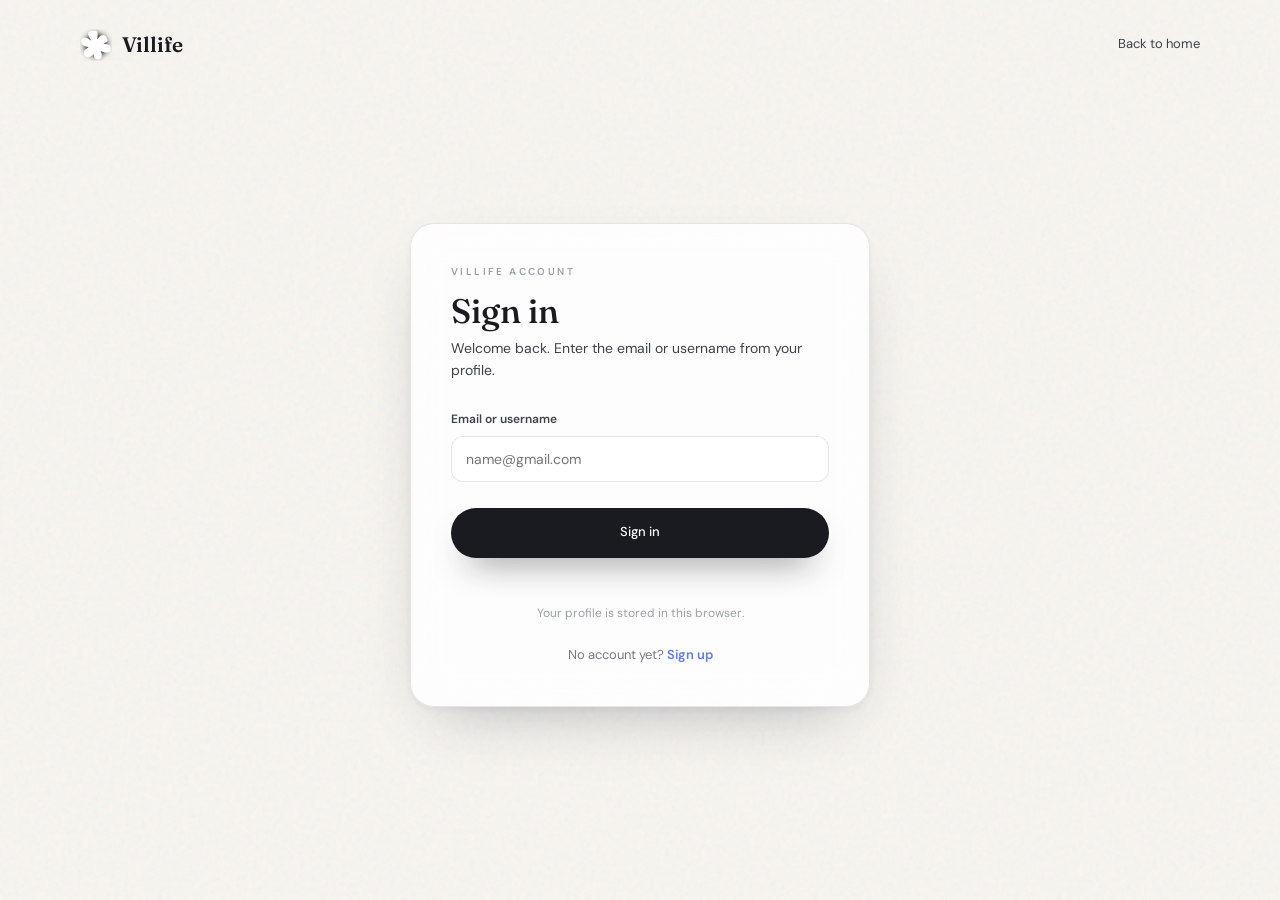
==== signin/index.html @ 17e4c241 "Add sign in page and link it from signup" ====
<!doctype html>
<html lang="en">
<head>
  <meta charset="utf-8">
  <meta name="viewport" content="width=device-width, initial-scale=1">
  <meta name="theme-color" content="#f7f5f0">
  <meta name="description" content="Sign in to your Villife profile.">
  <meta name="robots" content="index, follow">
  <title>Sign in — Villife</title>
  <link rel="canonical" href="https://villife.hs.vc/signin/">
  <meta property="og:type" content="website">
  <meta property="og:site_name" content="Villife">
  <meta property="og:title" content="Sign in — Villife">
  <meta property="og:url" content="https://villife.hs.vc/signin/">
  <link rel="icon" href="/villife.ico">
  <link rel="preconnect" href="https://fonts.googleapis.com">
  <link rel="preconnect" href="https://fonts.gstatic.com" crossorigin>
  <link href="https://fonts.googleapis.com/css2?family=DM+Sans:wght@400;500;600;700&family=Fraunces:ital,opsz,wght@0,9..144,300..700;1,9..144,300..700&display=swap" rel="stylesheet">
  <link rel="stylesheet" href="/villife.css">
  <style>
    .signup-page { position: relative; z-index: 4; min-height: 100vh; display: flex; flex-direction: column; }
    .signup-header { display: flex; width: min(1120px, calc(100% - 48px)); margin: 0 auto; padding: 28px 0; align-items: center; justify-content: space-between; }
    .signup-brand { display: inline-flex; align-items: center; gap: 10px; color: var(--ink); font-family: var(--display); font-size: 21px; font-weight: 600; }
    .signup-brand img { width: 32px; height: 32px; }
    .signup-back { color: var(--ink-soft); font-size: 13px; transition: color .3s ease; }
    .signup-back:hover { color: var(--accent); }
    .signup-main { flex: 1; display: grid; place-items: center; padding: 20px 24px 80px; }
    .signup-card { width: min(460px, 100%); padding: 40px; border: 1px solid var(--line); border-radius: 24px; background: var(--glass-strong); box-shadow: var(--shadow-mid); backdrop-filter: blur(20px); }
    .signup-eyebrow { color: var(--faint); font-size: 10px; font-weight: 600; letter-spacing: .24em; text-transform: uppercase; }
    .signup-title { margin: 12px 0 6px; font-family: var(--display); font-size: 34px; font-weight: 500; line-height: 1.15; }
    .signup-subtitle { margin: 0 0 28px; color: var(--ink-soft); font-size: 14px; }
    .signup-field { display: block; margin-bottom: 16px; }
    .signup-field > span { display: block; margin-bottom: 7px; color: var(--ink-soft); font-size: 12px; font-weight: 600; }
    .signup-field input { width: 100%; height: 46px; padding: 0 14px; border: 1px solid var(--line); border-radius: 12px; outline: none; background: rgba(255, 255, 255, .7); color: var(--ink); font: inherit; font-size: 14px; transition: border-color .25s ease, box-shadow .25s ease; }
    .signup-field input:focus { border-color: var(--accent-soft); box-shadow: 0 0 0 3px rgba(93, 124, 242, .12); }
    .signup-submit { width: 100%; margin-top: 10px; cursor: pointer; }
    .signup-note { margin: 18px 0 0; color: var(--faint); font-size: 12px; text-align: center; }
    .signup-error { min-height: 18px; margin: 10px 0 0; color: #c0444a; font-size: 13px; text-align: center; }
    .signup-foot { margin: 22px 0 0; color: var(--muted); font-size: 13px; text-align: center; }
    .signup-foot a { color: var(--accent); font-weight: 600; }
    .signup-foot a:hover { text-decoration: underline; }
    .signup-done { display: none; text-align: center; }
    .signup-done strong { display: block; margin: 12px 0 6px; font-family: var(--display); font-size: 28px; font-weight: 500; }
    .signup-done span { color: var(--ink-soft); font-size: 14px; }
    .signup-form.is-hidden { display: none; }
    .signup-done.is-visible { display: block; }
  </style>
</head>
<body>
  <div class="signup-page">
    <header class="signup-header">
      <a class="signup-brand" href="/"><img src="/villife-flower.png" alt=""><span>Villife</span></a>
      <a class="signup-back" href="/">Back to home</a>
    </header>
    <main class="signup-main">
      <div class="signup-card">
        <div class="signup-eyebrow">Villife account</div>
        <h1 class="signup-title">Sign in</h1>
        <p class="signup-subtitle">Welcome back. Enter the email or username from your profile.</p>
        <form class="signup-form" id="signin-form">
          <label class="signup-field">
            <span>Email or username</span>
            <input id="signin-login" type="text" autocomplete="username" placeholder="name@gmail.com" required>
          </label>
          <button class="button button-primary signup-submit" type="submit">Sign in</button>
          <p class="signup-error" id="signin-error"></p>
          <p class="signup-note">Your profile is stored in this browser.</p>
        </form>
        <div class="signup-done" id="signin-done">
          <div class="signup-eyebrow">Villife account</div>
          <strong>Welcome back</strong>
          <span id="signin-done-text"></span>
        </div>
        <p class="signup-foot">No account yet? <a href="/signup/">Sign up</a></p>
      </div>
    </main>
  </div>
  <script>
    const form = document.getElementById("signin-form");
    const error = document.getElementById("signin-error");
    const done = document.getElementById("signin-done");
    form.addEventListener("submit", event => {
      event.preventDefault();
      const login = document.getElementById("signin-login").value.trim().toLocaleLowerCase();
      const raw = localStorage.getItem("villife_signup");
      let profile = null;
      try {
        profile = raw ? JSON.parse(raw) : null;
      } catch (e) {
        profile = null;
      }
      const matches = profile && [profile.email, profile.username].filter(Boolean).some(value => value.toLocaleLowerCase() === login);
      if (!matches) {
        error.textContent = "No profile found for that email or username.";
        return;
      }
      error.textContent = "";
      form.classList.add("is-hidden");
      done.classList.add("is-visible");
      document.getElementById("signin-done-text").textContent = profile.name + " · " + profile.email;
    });
  </script>
</body>
</html>
---- villife.css ----
:root {
  color-scheme: light;
  --paper: #f7f5f0;
  --ink: #191b20;
  --ink-soft: #3c414b;
  --muted: #757a85;
  --faint: #9aa0ab;
  --line: rgba(25, 27, 32, .10);
  --glass: rgba(255, 255, 255, .62);
  --glass-strong: rgba(255, 255, 255, .84);
  --accent: #5d7cf2;
  --accent-soft: #b9c8ff;
  --gold: #d9b978;
  --shadow-soft: 0 1px 2px rgba(30, 36, 54, .04), 0 12px 30px -18px rgba(30, 36, 54, .28);
  --shadow-mid: 0 2px 6px rgba(30, 36, 54, .05), 0 26px 60px -30px rgba(30, 36, 54, .35);
  --shadow-high: 0 4px 10px rgba(30, 36, 54, .05), 0 48px 110px -48px rgba(30, 36, 54, .45);
  --sans: "DM Sans", "Segoe UI", system-ui, sans-serif;
  --display: "Fraunces", Georgia, "Times New Roman", serif;
}

* { box-sizing: border-box; }
html { scroll-behavior: smooth; scroll-padding-top: 104px; }
body { margin: 0; background: var(--paper); color: var(--ink); font-family: var(--sans); font-size: 15px; line-height: 1.6; -webkit-font-smoothing: antialiased; overflow-x: hidden; }
body::after { position: fixed; z-index: 3; inset: 0; pointer-events: none; content: ""; opacity: .28; background-image: url("data:image/svg+xml,%3Csvg viewBox='0 0 200 200' xmlns='http://www.w3.org/2000/svg'%3E%3Cfilter id='n'%3E%3CfeTurbulence type='fractalNoise' baseFrequency='.85' numOctaves='3' stitchTiles='stitch'/%3E%3C/filter%3E%3Crect width='100%25' height='100%25' filter='url(%23n)' opacity='.22'/%3E%3C/svg%3E"); mix-blend-mode: multiply; }
a { color: inherit; text-decoration: none; }
button { font: inherit; color: inherit; }
img { max-width: 100%; }
::selection { color: #fff; background: var(--accent); }

.sky { position: fixed; z-index: 0; inset: 0; overflow: hidden; pointer-events: none; }
.sky-photo { position: absolute; inset: -5%; background: url(/heaven.jpg) center / cover no-repeat; filter: blur(2px) saturate(1.08); opacity: .95; animation: photo-drift 46s ease-in-out infinite alternate; }
.sky-veil { position: absolute; inset: 0; background: linear-gradient(180deg, rgba(255, 255, 255, .42) 0%, rgba(252, 250, 246, .6) 30%, rgba(248, 246, 241, .82) 62%, rgba(247, 245, 240, .93) 100%); }
@keyframes photo-drift { to { transform: translate3d(0, -2.5%, 0) scale(1.08); } }
.sky-blob { position: absolute; border-radius: 50%; filter: blur(90px); opacity: .45; }
.sky-blob-a { top: -18vh; left: -8vw; width: 52vw; height: 52vw; background: radial-gradient(circle, rgba(168, 196, 255, .85), rgba(168, 196, 255, 0) 70%); animation: drift-a 26s ease-in-out infinite alternate; }
.sky-blob-b { top: 28vh; right: -14vw; width: 48vw; height: 48vw; background: radial-gradient(circle, rgba(214, 197, 255, .7), rgba(214, 197, 255, 0) 70%); animation: drift-b 32s ease-in-out infinite alternate; }
.sky-blob-c { bottom: -22vh; left: 28vw; width: 56vw; height: 46vw; background: radial-gradient(circle, rgba(255, 233, 205, .7), rgba(255, 233, 205, 0) 70%); animation: drift-c 38s ease-in-out infinite alternate; }
@keyframes drift-a { to { transform: translate3d(7vw, 5vh, 0) scale(1.12); } }
@keyframes drift-b { to { transform: translate3d(-6vw, 7vh, 0) scale(1.08); } }
@keyframes drift-c { to { transform: translate3d(4vw, -6vh, 0) scale(1.14); } }

.gate { position: absolute; border-radius: 50% 50% 0 0 / 28% 28% 0 0; }.gate-fill { filter: blur(46px); }
.gate-line { border: 1px solid rgba(93, 124, 242, .22); box-shadow: inset 0 0 60px rgba(255, 255, 255, .5); filter: blur(.7px); }
.gate-a { left: -6vw; bottom: -22vh; width: 44vw; height: 92vh; opacity: .8; background: linear-gradient(180deg, rgba(255, 255, 255, .95) 6%, rgba(202, 218, 255, .42) 58%, rgba(255, 255, 255, 0) 100%); animation: gate-a 38s ease-in-out infinite alternate; }
.gate-b { right: -4vw; bottom: -26vh; width: 36vw; height: 80vh; opacity: .72; background: linear-gradient(180deg, rgba(255, 255, 255, .9) 4%, rgba(228, 208, 255, .4) 56%, rgba(255, 255, 255, 0) 100%); animation: gate-b 46s ease-in-out infinite alternate; }
.gate-c { left: 42vw; bottom: -34vh; width: 30vw; height: 62vh; opacity: .6; background: linear-gradient(180deg, rgba(255, 244, 226, .85) 6%, rgba(255, 226, 200, .34) 60%, rgba(255, 255, 255, 0) 100%); animation: gate-c 52s ease-in-out infinite alternate; }
.gate-d { left: 12vw; bottom: -12vh; width: 24vw; height: 56vh; animation: gate-a 44s ease-in-out infinite alternate; }
.gate-e { right: 16vw; bottom: -18vh; width: 18vw; height: 44vh; border-color: rgba(217, 185, 120, .26); animation: gate-b 50s ease-in-out infinite alternate; }
.gate-f { left: 34vw; bottom: -24vh; width: 14vw; height: 34vh; animation: gate-c 58s ease-in-out infinite alternate; }
@keyframes gate-a { to { transform: translate3d(4vw, -3vh, 0) scale(1.06); } }
@keyframes gate-b { to { transform: translate3d(-5vw, 4vh, 0) scale(1.08); } }
@keyframes gate-c { to { transform: translate3d(3vw, -5vh, 0) scale(1.1); } }

.mist { position: fixed; z-index: 45; inset: 0; overflow: hidden; pointer-events: none; }
.mist-haze { position: absolute; inset: -6%; backdrop-filter: blur(1.4px) saturate(1.04); background: linear-gradient(180deg, rgba(255, 255, 255, .12), rgba(255, 255, 255, .26)); will-change: transform, opacity; }
.mist-fog { position: absolute; inset: -12%; backdrop-filter: blur(11px) saturate(1.03); background: linear-gradient(104deg, rgba(197, 211, 235, .66) 0%, rgba(224, 233, 248, .5) 24%, rgba(240, 244, 251, .38) 50%, rgba(224, 233, 248, .5) 76%, rgba(197, 211, 235, .66) 100%); -webkit-mask-image: var(--fog); mask-image: var(--fog); -webkit-mask-size: cover; mask-size: cover; -webkit-mask-repeat: no-repeat; mask-repeat: no-repeat; mask-mode: luminance; -webkit-mask-source-type: luminance; will-change: transform, opacity, scale, translate; }
.mist-fog-a { --fog: url(/fog-1.webp); opacity: .96; scale: 1.55; translate: -12% -11%; }
.mist-fog-b { --fog: url(/fog-2.webp); opacity: .88; scale: 1.35; translate: 9% 7%; background: linear-gradient(90deg, rgba(190, 206, 233, .8) 0%, rgba(212, 225, 246, .68) 13%, rgba(228, 236, 249, .5) 28%, rgba(236, 241, 250, .36) 50%, rgba(228, 236, 249, .5) 72%, rgba(212, 225, 246, .68) 87%, rgba(190, 206, 233, .8) 100%); backdrop-filter: blur(17px) saturate(1.02); }
.mist-particles { position: absolute; inset: -12%; background-image: radial-gradient(circle at 22% 28%, rgba(255, 255, 255, .9) 0 1px, rgba(255, 255, 255, 0) 2.4px), radial-gradient(circle at 68% 62%, rgba(255, 255, 255, .8) 0 1.6px, rgba(255, 255, 255, 0) 3px), radial-gradient(circle at 44% 84%, rgba(226, 236, 255, .85) 0 1.1px, rgba(255, 255, 255, 0) 2.6px), radial-gradient(circle at 86% 18%, rgba(255, 246, 232, .8) 0 1.3px, rgba(255, 255, 255, 0) 3px); background-size: 190px 190px, 260px 260px, 330px 330px, 410px 410px; opacity: .42; mix-blend-mode: soft-light; will-change: transform; animation: particles-drift 64s linear infinite; }
@keyframes particles-drift { from { background-position: 0 0, 0 0, 0 0, 0 0; } to { background-position: -190px -260px, -260px -190px, -190px -260px, -260px -190px; } }

.site-header { position: sticky; z-index: 30; top: 16px; display: grid; width: min(100% - 72px, 1360px); height: 68px; margin: 16px auto 0; grid-template-columns: 1fr 1fr 1fr; align-items: center; padding: 0 26px; border: 1px solid rgba(255, 255, 255, .75); border-radius: 999px; background: var(--glass); box-shadow: var(--shadow-soft), inset 0 1px 0 rgba(255, 255, 255, .9); backdrop-filter: blur(24px) saturate(160%); animation: drop-in .9s cubic-bezier(.2, .8, .2, 1) both; }
.brand, .footer-brand { display: inline-flex; width: fit-content; align-items: center; gap: 10px; font-family: var(--display); font-size: 21px; font-weight: 560; letter-spacing: -.01em; }
.brand img, .footer-brand img { width: 32px; height: 32px; }
.desktop-nav { display: flex; justify-content: center; gap: 34px; color: var(--muted); font-size: 13px; }
.desktop-nav a { position: relative; padding: 4px 0; transition: color .3s ease; }
.desktop-nav a::after { position: absolute; right: 0; bottom: 0; left: 0; height: 1px; content: ""; background: var(--accent); transform: scaleX(0); transform-origin: left; transition: transform .4s cubic-bezier(.2, .8, .2, 1); }
.desktop-nav a:hover { color: var(--ink); }
.desktop-nav a:hover::after { transform: scaleX(1); }
.header-actions { display: flex; justify-content: flex-end; align-items: center; gap: 18px; }
.language-switch { width: 38px; height: 38px; border: 1px solid var(--line); border-radius: 50%; background: rgba(255, 255, 255, .5); color: var(--ink-soft); font-size: 10px; letter-spacing: .04em; cursor: pointer; transition: background .3s, border-color .3s, color .3s, transform .3s; }
.language-switch:hover { border-color: var(--accent-soft); background: #fff; color: var(--accent); transform: translateY(-1px); }
.header-link { display: inline-flex; align-items: center; gap: 9px; color: var(--ink-soft); font-size: 13px; transition: color .3s ease, gap .3s ease; }
.header-link:hover { gap: 12px; color: var(--ink); }
.icon-github { width: 16px; height: 16px; flex: none; fill: currentColor; }
svg[viewBox="0 0 24 24"] { width: 16px; height: 16px; flex: none; fill: none; stroke: currentColor; stroke-width: 1.5; stroke-linecap: round; stroke-linejoin: round; }
svg[viewBox="0 0 20 20"] { width: 12px; height: 12px; flex: none; fill: currentColor; stroke: none; }

.hero { position: relative; z-index: 1; display: grid; width: min(100% - 72px, 1360px); min-height: 780px; margin: auto; grid-template-columns: 1fr 1.05fr; align-items: center; gap: 40px; padding: 96px 0 140px; }
.hero-copy > * { animation: rise 1s cubic-bezier(.2, .8, .2, 1) both; }
.hero-copy > *:nth-child(2) { animation-delay: .08s; }
.hero-copy > *:nth-child(3) { animation-delay: .16s; }
.hero-copy > *:nth-child(4) { animation-delay: .24s; }
.hero-copy > *:nth-child(5) { animation-delay: .32s; }
@keyframes rise { from { opacity: 0; transform: translateY(30px); filter: blur(12px); } to { opacity: 1; transform: none; filter: blur(0); } }
@keyframes drop-in { from { opacity: 0; transform: translateY(-22px); filter: blur(8px); } to { opacity: 1; transform: none; filter: blur(0); } }
.eyebrow, .section-index { color: var(--faint); font-size: 10px; font-weight: 600; letter-spacing: .24em; text-transform: uppercase; }
.eyebrow { display: flex; align-items: center; gap: 12px; }
.live-dot { width: 7px; height: 7px; border-radius: 50%; background: var(--accent); box-shadow: 0 0 0 0 rgba(93, 124, 242, .5); animation: pulse 2.8s ease-out infinite; }
@keyframes pulse { 70% { box-shadow: 0 0 0 11px rgba(93, 124, 242, 0); } 100% { box-shadow: 0 0 0 0 rgba(93, 124, 242, 0); } }
h1, h2, h3, p { margin-top: 0; }
.hero h1 { margin: 0 0 34px; font-family: var(--display); font-size: clamp(54px, 6.6vw, 104px); font-weight: 560; letter-spacing: -.022em; line-height: .96; text-shadow: 0 2px 46px rgba(255, 255, 255, .8); }
.hero h1 span, .section-heading h2 span, .window-copy h2 span, .about-body h2 span { color: var(--faint); }
.hero-description { max-width: 470px; margin-bottom: 34px; color: var(--ink-soft); font-size: 16px; line-height: 1.85; }
.hero-actions { display: flex; flex-wrap: wrap; align-items: center; gap: 12px; }
.button { display: inline-flex; min-height: 50px; align-items: center; justify-content: center; gap: 11px; padding: 0 26px; border: 1px solid transparent; border-radius: 999px; font-size: 13px; font-weight: 500; transition: transform .35s cubic-bezier(.2, .8, .2, 1), background .35s, color .35s, box-shadow .35s, border-color .35s; }
.button:hover { transform: translateY(-3px); }
.button-primary { background: var(--ink); color: #fff; box-shadow: 0 18px 34px -18px rgba(25, 27, 32, .8); }
.button-primary:hover { background: #000; box-shadow: 0 24px 44px -18px rgba(25, 27, 32, .9); }
.button-quiet { border-color: var(--line); background: rgba(255, 255, 255, .55); color: var(--ink-soft); backdrop-filter: blur(12px); }
.button-quiet:hover { border-color: var(--accent-soft); color: var(--ink); }
.hero-note { display: flex; align-items: center; gap: 13px; margin-top: 52px; color: var(--faint); font-size: 11px; letter-spacing: .02em; }
.note-line { width: 30px; height: 1px; background: var(--accent-soft); }

.hero-visual { position: relative; display: flex; min-width: 0; min-height: 560px; align-items: center; justify-content: center; perspective: 1600px; }
.visual-glow { position: absolute; width: 86%; aspect-ratio: 1; border-radius: 50%; background: radial-gradient(circle, rgba(255, 255, 255, .95), rgba(196, 212, 255, .35) 45%, transparent 70%); filter: blur(26px); animation: breathe 11s ease-in-out infinite alternate; }
@keyframes breathe { to { transform: scale(1.1); opacity: .82; } }
.sound-orbit { position: absolute; border: 1px solid rgba(93, 124, 242, .16); border-radius: 50%; }
.orbit-one { width: 84%; height: 48%; transform: rotate(-22deg); }
.orbit-two { width: 70%; height: 66%; transform: rotate(38deg); border-color: rgba(217, 185, 120, .18); }
.player-window { position: relative; z-index: 1; width: min(100%, 620px); overflow: hidden; border: 1px solid rgba(255, 255, 255, .9); border-radius: 22px; background: var(--glass-strong); box-shadow: var(--shadow-high), inset 0 1px 0 rgba(255, 255, 255, .95); backdrop-filter: blur(28px) saturate(170%); transform: rotateY(-6deg) rotateX(2deg) rotateZ(-1deg); animation: window-in 1.25s cubic-bezier(.2, .8, .2, 1) .18s both, hover-lift 9s ease-in-out infinite 2s alternate; }
@keyframes window-in { from { opacity: 0; transform: rotateY(-14deg) rotateX(6deg) rotateZ(-3deg) translateY(46px) scale(.96); filter: blur(14px); } to { opacity: 1; transform: rotateY(-6deg) rotateX(2deg) rotateZ(-1deg); filter: blur(0); } }
@keyframes hover-lift { to { transform: rotateY(-3deg) rotateX(1deg) rotateZ(-.4deg) translateY(-8px); } }
.player-top { display: flex; height: 48px; align-items: center; justify-content: space-between; padding: 0 18px; border-bottom: 1px solid rgba(25, 27, 32, .06); background: rgba(255, 255, 255, .55); }
.window-brand { display: flex; align-items: center; gap: 8px; font-family: var(--display); font-size: 13px; font-weight: 560; letter-spacing: .01em; }
.window-brand img { width: 20px; height: 20px; }
.window-dots { display: flex; gap: 7px; }
.window-dots i { width: 9px; height: 9px; border: 1px solid rgba(25, 27, 32, .16); border-radius: 50%; }
.window-dots i:last-child { border-color: rgba(217, 185, 120, .8); background: rgba(217, 185, 120, .5); }
.player-content { display: grid; min-height: 330px; grid-template-columns: 150px 1fr; }
.mock-sidebar { display: flex; flex-direction: column; gap: 2px; padding: 20px 12px 14px; border-right: 1px solid rgba(25, 27, 32, .06); color: var(--muted); font-size: 11px; }
.mock-nav { display: flex; height: 34px; align-items: center; gap: 11px; padding: 0 11px; border-radius: 10px; transition: background .3s, color .3s; }
.mock-nav:hover { background: rgba(255, 255, 255, .6); color: var(--ink-soft); }
.mock-nav.active { background: rgba(255, 255, 255, .92); color: var(--ink); box-shadow: 0 6px 16px -10px rgba(30, 36, 54, .5); }
.mock-nav svg { width: 15px; height: 15px; }
.mock-settings { display: flex; align-items: center; gap: 11px; margin-top: auto; padding: 9px 11px; font-size: 11px; }
.mock-main { min-width: 0; padding: 18px 22px; }
.mock-search { display: flex; height: 34px; align-items: center; gap: 10px; padding: 0 12px; border: 1px solid rgba(25, 27, 32, .07); border-radius: 999px; background: rgba(255, 255, 255, .7); color: var(--faint); font-size: 11px; }
.mock-search svg { width: 14px; height: 14px; }
.mock-search kbd { margin-left: auto; font-size: 10px; }
.mock-greeting { display: flex; flex-direction: column; gap: 6px; margin: 24px 0 14px; }
.mock-greeting small, .feature-info small { color: var(--faint); font-size: 9px; letter-spacing: .16em; }
.mock-greeting strong { font-family: var(--display); font-size: 26px; font-weight: 520; letter-spacing: -.01em; }
.mock-feature { position: relative; display: flex; min-height: 96px; align-items: center; gap: 15px; padding: 13px; overflow: hidden; border: 1px solid rgba(255, 255, 255, .95); border-radius: 16px; background: rgba(255, 255, 255, .78); box-shadow: 0 18px 40px -28px rgba(30, 36, 54, .5); }
.cover-art { position: relative; width: 68px; height: 68px; flex: 0 0 68px; overflow: hidden; border-radius: 12px; background: linear-gradient(150deg, #bcd4ff, #f3d9b4 52%, #d9e3ff); }
.cover-sun { position: absolute; top: 12px; right: 12px; width: 20px; height: 20px; border-radius: 50%; background: #fff3d0; box-shadow: 0 0 22px rgba(255, 243, 208, .9); }
.cover-horizon { position: absolute; right: -14px; bottom: -20px; left: -14px; height: 42px; border-radius: 50% 50% 0 0; background: linear-gradient(180deg, #9fb6e8, #6d86c4); }
.cover-label { position: absolute; bottom: 8px; left: 9px; color: rgba(255, 255, 255, .95); font-size: 7px; letter-spacing: .18em; }
.feature-info { display: flex; min-width: 0; flex-direction: column; gap: 5px; }
.feature-info b { font-family: var(--display); font-size: 19px; font-weight: 560; }
.feature-info span { color: var(--muted); font-size: 11px; }
.mock-play { position: absolute; right: 14px; bottom: 14px; display: grid; width: 32px; height: 32px; place-items: center; border: 0; border-radius: 50%; background: var(--accent); color: #fff; cursor: pointer; transition: transform .35s cubic-bezier(.2, .8, .2, 1), box-shadow .35s; }
.mock-play:hover { transform: scale(1.08); box-shadow: 0 12px 26px -12px rgba(93, 124, 242, .9); }
.mock-play svg { width: 13px; height: 13px; }
.mock-list-heading { display: flex; justify-content: space-between; margin: 20px 0 6px; color: var(--ink-soft); font-size: 11px; font-weight: 600; }
.mock-list-heading span:last-child { color: var(--faint); font-size: 9px; letter-spacing: .16em; }
.mock-track { display: grid; height: 46px; grid-template-columns: 32px 1fr auto; align-items: center; gap: 11px; border-top: 1px solid rgba(25, 27, 32, .05); }
.track-art, .mini-art { background-size: cover; }
.track-art { width: 30px; height: 30px; border-radius: 8px; }
.art-one { background: radial-gradient(ellipse at 68% 28%, #ffe9bd 0 11%, transparent 12%), linear-gradient(145deg, #cfe0ff, #f0cba6 56%, #cdd6f2); }
.art-two { background: radial-gradient(circle at 50% 42%, #fff3cf 0 14%, transparent 15%), linear-gradient(45deg, #dbe6f7, #f2e7c9, #c7d2e8); }
.art-three { background: radial-gradient(circle at 34% 60%, #f6d9f0 0 15%, transparent 16%), linear-gradient(120deg, #e3e0ff, #cfe6f5 60%, #f7e9d8); }
.mock-track b, .mock-track small, .mini-track b, .mini-track small { display: block; }
.mock-track b, .mini-track b { color: var(--ink); font-size: 11px; font-weight: 600; }
.mock-track small, .mini-track small { margin-top: 3px; color: var(--faint); font-size: 10px; }
.mock-track > span { color: var(--faint); font-size: 10px; }
.mock-player { display: grid; min-height: 64px; grid-template-columns: 32px minmax(80px, 1fr) auto minmax(96px, 1.2fr) 18px; align-items: center; gap: 11px; padding: 9px 16px; border-top: 1px solid rgba(25, 27, 32, .06); background: rgba(255, 255, 255, .55); }
.mini-art { width: 30px; height: 30px; border-radius: 8px; }
.mini-track { overflow: hidden; }
.mini-track b, .mini-track small { overflow: hidden; text-overflow: ellipsis; white-space: nowrap; }
.mini-controls { display: flex; align-items: center; gap: 13px; color: var(--muted); }
.mini-controls svg { width: 15px; height: 15px; }
.mini-controls b { display: grid; width: 26px; height: 26px; place-items: center; border-radius: 50%; background: var(--ink); color: #fff; }
.mini-controls b svg { width: 11px; height: 11px; }
.mini-time { display: flex; align-items: center; gap: 8px; color: var(--faint); font-size: 9px; }
.mini-time i { height: 3px; flex: 1; overflow: hidden; border-radius: 3px; background: rgba(25, 27, 32, .08); }
.mini-time i span { display: block; width: 42%; height: 100%; border-radius: 3px; background: var(--accent); }
.sound-icon { color: var(--muted); }
.sound-icon svg { width: 17px; height: 17px; }
.floating-note { position: absolute; z-index: 2; display: flex; align-items: center; gap: 12px; padding: 12px 16px; border: 1px solid rgba(255, 255, 255, .9); border-radius: 16px; background: rgba(255, 255, 255, .82); box-shadow: var(--shadow-mid), inset 0 1px 0 rgba(255, 255, 255, .95); backdrop-filter: blur(20px) saturate(160%); animation: float-note 8s ease-in-out infinite alternate; }
.floating-note svg { width: 19px; height: 19px; color: var(--accent); }
.floating-note b, .floating-note small { display: block; white-space: nowrap; }
.floating-note b { font-size: 11px; font-weight: 600; }
.floating-note small { margin-top: 3px; color: var(--faint); font-size: 10px; }
.note-favorites { top: 13%; right: -2%; animation-delay: .6s; }
.note-playing { bottom: 11%; left: -5%; animation-delay: 1.6s; }
@keyframes float-note { to { transform: translateY(-14px); } }
.equalizer { display: flex; height: 20px; align-items: center; gap: 3px; }
.equalizer i { width: 3px; border-radius: 3px; background: var(--accent); animation: equalize .9s ease-in-out infinite alternate; }
.equalizer i:nth-child(1) { height: 9px; }
.equalizer i:nth-child(2) { height: 17px; animation-delay: .2s; }
.equalizer i:nth-child(3) { height: 12px; animation-delay: .4s; }
@keyframes equalize { to { height: 5px; } }
.hero-bottom { position: absolute; right: 0; bottom: 44px; left: 0; display: flex; align-items: center; gap: 16px; color: var(--faint); font-size: 10px; letter-spacing: .2em; text-transform: uppercase; }
.bottom-rule { width: 54px; height: 1px; background: var(--line); }
.hero-bottom span:last-child { margin-left: auto; }

.manifesto { position: relative; z-index: 1; width: min(100% - 72px, 1180px); margin: 0 auto; padding: 130px 0 150px; }
.manifesto-inner { position: relative; }
.manifesto-text { max-width: 1080px; margin: 26px 0 40px; font-family: var(--display); font-size: clamp(38px, 5.1vw, 72px); font-weight: 580; letter-spacing: -.02em; line-height: 1.06; }
.manifesto-side { max-width: 520px; margin: 0 0 0 auto; color: var(--ink-soft); font-size: 17px; line-height: 1.9; }
.manifesto-mark { position: absolute; top: -70px; right: 0; color: rgba(25, 27, 32, .05); font-family: var(--display); font-size: 180px; font-weight: 600; letter-spacing: -.06em; line-height: 1; }
.manifesto-mark span { color: rgba(93, 124, 242, .18); }

.feature-section { position: relative; z-index: 1; width: min(100% - 72px, 1180px); margin: 0 auto; padding: 60px 0 140px; }
.section-heading { margin-bottom: 56px; }
.section-heading h2, .window-copy h2, .about-body h2, .closing-section h2 { margin: 18px 0 0; font-family: var(--display); font-size: clamp(46px, 5.6vw, 82px); font-weight: 600; letter-spacing: -.022em; line-height: 1; text-shadow: 0 2px 40px rgba(255, 255, 255, .78); }
.manifesto-text { text-shadow: 0 2px 44px rgba(255, 255, 255, .8); }
.feature-grid { display: grid; grid-template-columns: repeat(3, 1fr); gap: 20px; }
.feature-card { overflow: hidden; border: 1px solid rgba(255, 255, 255, .85); border-radius: 24px; background: var(--glass); box-shadow: var(--shadow-soft); backdrop-filter: blur(20px) saturate(150%); transition: transform .55s cubic-bezier(.2, .8, .2, 1), box-shadow .55s; }
.feature-card:hover { transform: translateY(-10px); box-shadow: var(--shadow-mid); }
.feature-visual { position: relative; display: flex; height: 240px; align-items: center; justify-content: center; overflow: hidden; border-bottom: 1px solid rgba(25, 27, 32, .05); }
.search-visual { background: radial-gradient(ellipse at 50% 52%, rgba(255, 255, 255, .95), rgba(196, 212, 255, .5) 48%, rgba(226, 232, 255, .28) 76%); }
.search-ring { width: 128px; height: 128px; border: 1px solid rgba(93, 124, 242, .45); border-radius: 50%; box-shadow: 0 0 70px rgba(93, 124, 242, .16), inset 0 0 40px rgba(93, 124, 242, .1); }
.search-ring::before, .search-ring::after { position: absolute; top: 50%; left: 50%; width: 72px; height: 72px; border: 1px solid rgba(93, 124, 242, .3); border-radius: 50%; content: ""; transform: translate(-50%, -50%); }
.search-ring::after { width: 15px; height: 15px; border: 0; background: var(--accent); box-shadow: 0 0 26px rgba(93, 124, 242, .55); }
.search-star { position: absolute; color: var(--accent); }
.search-star svg, .collect-spark svg { width: 20px; height: 20px; fill: currentColor; stroke: none; }
.star-a { top: 28%; left: 31%; }
.star-b { right: 29%; bottom: 26%; }
.search-label, .flow-caption { position: absolute; bottom: 22px; color: var(--faint); font-size: 9px; letter-spacing: .26em; }
.collect-visual { background: radial-gradient(ellipse at 50% 54%, rgba(255, 255, 255, .95), rgba(255, 226, 196, .55) 55%, rgba(255, 240, 225, .3) 78%); }
.stack { position: absolute; width: 122px; height: 148px; border: 1px solid rgba(255, 255, 255, .95); border-radius: 16px; }
.stack-back { background: rgba(196, 212, 255, .8); transform: rotate(13deg) translate(14px, -2px); }
.stack-mid { background: rgba(255, 214, 226, .8); transform: rotate(-11deg) translate(-10px, 3px); }
.stack-front { display: flex; flex-direction: column; justify-content: space-between; padding: 15px; background: linear-gradient(150deg, rgba(255, 255, 255, .96), rgba(226, 234, 255, .9)); color: var(--ink); box-shadow: var(--shadow-mid); transform: rotate(1deg); }
.stack-front span { font-size: 9px; letter-spacing: .2em; line-height: 1.5; }
.stack-front b { align-self: flex-end; color: var(--accent); }
.stack-front b svg { width: 24px; height: 24px; fill: none; stroke: currentColor; stroke-width: 1.4; }
.collect-spark { position: absolute; top: 22%; right: 26%; color: var(--gold); }
.collect-spark svg { width: 22px; height: 22px; }
.flow-visual { background: radial-gradient(ellipse at 50% 55%, rgba(255, 255, 255, .95), rgba(214, 230, 255, .5) 55%, rgba(236, 240, 255, .3) 78%); }
.flow-lines { display: flex; width: 78%; height: 132px; align-items: center; justify-content: center; gap: 5px; transform: skewY(-8deg); }
.flow-lines i { width: 3px; height: 20%; border-radius: 4px; background: linear-gradient(0deg, rgba(93, 124, 242, .25), var(--accent)); opacity: .75; }
.flow-lines i:nth-child(3n) { height: 76%; }
.flow-lines i:nth-child(4n) { height: 48%; }
.flow-lines i:nth-child(5n) { height: 91%; }
.flow-lines i:nth-child(7n) { height: 62%; }
.flow-lines i:nth-child(9n) { height: 34%; }
.feature-card-copy { min-height: 190px; padding: 26px 26px 30px; }
.card-number { color: var(--faint); font-size: 10px; letter-spacing: .2em; }
.feature-card-copy h3 { margin: 24px 0 10px; font-family: var(--display); font-size: 25px; font-weight: 600; letter-spacing: -.01em; }
.feature-card-copy p { max-width: 320px; margin: 0; color: var(--muted); font-size: 13.5px; line-height: 1.85; }

.windows-section { position: relative; z-index: 1; display: grid; width: min(100% - 72px, 1180px); min-height: 620px; margin: 0 auto; grid-template-columns: .9fr 1.1fr; align-items: center; gap: 80px; padding: 90px 0 140px; }
.window-copy p { max-width: 440px; color: var(--ink-soft); font-size: 16px; line-height: 1.9; }
.text-link { display: inline-flex; align-items: center; gap: 14px; margin-top: 22px; color: var(--accent); font-size: 13px; }
.text-link span:last-child { transition: transform .35s cubic-bezier(.2, .8, .2, 1); }
.text-link:hover span:last-child { transform: translate(4px, -4px); }
.windows-art { position: relative; display: flex; min-height: 400px; align-items: center; justify-content: center; }
.desktop-card { position: relative; z-index: 1; width: min(100%, 460px); padding: 20px; border: 1px solid rgba(255, 255, 255, .9); border-radius: 24px; background: var(--glass-strong); box-shadow: var(--shadow-high); backdrop-filter: blur(24px) saturate(160%); transform: rotate(2deg); transition: transform .6s cubic-bezier(.2, .8, .2, 1); }
.desktop-card:hover { transform: rotate(0deg) translateY(-8px); }
.desktop-card-top { display: flex; align-items: center; gap: 10px; color: var(--faint); font-size: 9px; letter-spacing: .2em; }
.tiny-logo { display: grid; width: 24px; height: 24px; place-items: center; border-radius: 8px; background: var(--ink); color: #fff; font-family: var(--display); font-size: 13px; font-weight: 700; }
.tiny-status { margin-left: auto; color: var(--accent); font-size: 8px; }
.desktop-artwork { position: relative; display: flex; height: 210px; align-items: flex-end; margin-top: 16px; padding: 20px; overflow: hidden; border-radius: 18px; background: linear-gradient(160deg, #cfe0ff, #ffe3c4 55%, #dfe7fb); }
.desktop-artwork::after { position: absolute; inset: 0; content: ""; background: linear-gradient(0deg, rgba(255, 255, 255, .55), transparent 62%); }
.desktop-artwork span { position: relative; z-index: 1; color: var(--ink); font-family: var(--display); font-size: 26px; font-weight: 600; line-height: .95; }
.artwork-sun { position: absolute; top: 14px; right: 78px; width: 128px; height: 128px; border-radius: 50%; background: #fff6dd; filter: blur(2px); }
.artwork-hill { position: absolute; right: -36px; bottom: -92px; width: 320px; height: 190px; border-radius: 50%; background: linear-gradient(180deg, #a9c0ef, #7c98d8); transform: rotate(-12deg); }
.windows-wave { display: flex; height: 36px; align-items: center; gap: 4px; }
.windows-wave i { width: 3px; height: 25%; border-radius: 3px; background: var(--accent-soft); }
.windows-wave i:nth-child(3n) { height: 60%; }
.windows-wave i:nth-child(4n) { height: 88%; }
.windows-wave i:nth-child(5n) { height: 43%; }
.windows-wave i:nth-child(7n) { height: 100%; }
.desktop-card-bottom { display: flex; justify-content: space-between; color: var(--faint); font-size: 10px; }
.tray-card { position: absolute; z-index: 2; right: -4%; bottom: 12%; display: flex; min-width: 258px; align-items: center; gap: 12px; padding: 14px; border: 1px solid rgba(255, 255, 255, .9); border-radius: 18px; background: rgba(255, 255, 255, .86); box-shadow: var(--shadow-mid); backdrop-filter: blur(20px) saturate(160%); }
.tray-card img { width: 30px; height: 30px; }
.tray-card div { min-width: 0; flex: 1; }
.tray-card b, .tray-card small { display: block; overflow: hidden; text-overflow: ellipsis; white-space: nowrap; }
.tray-card b { font-size: 11px; font-weight: 600; }
.tray-card small { margin-top: 4px; color: var(--faint); font-size: 10px; }
.tray-card > span { color: var(--ink-soft); font-size: 11px; white-space: nowrap; }
.windows-caption { position: absolute; top: 2%; right: 2%; color: var(--faint); font-size: 9px; letter-spacing: .24em; line-height: 1.9; text-align: right; }

.about-section { position: relative; z-index: 1; width: min(100% - 72px, 1180px); margin: 0 auto; padding: 60px 0 40px; }
.about-top { display: flex; align-items: center; justify-content: space-between; }
.about-symbol { color: var(--gold); }
.about-symbol svg { width: 30px; height: 30px; fill: currentColor; stroke: none; }
.about-body { display: grid; grid-template-columns: 1.1fr .7fr; align-items: end; gap: 90px; padding: 74px 0 96px; }
.about-detail p { max-width: 400px; margin-bottom: 26px; color: var(--ink-soft); font-size: 15px; line-height: 1.9; }
.button-outline { min-height: 46px; border-color: rgba(25, 27, 32, .12); background: rgba(255, 255, 255, .6); color: var(--ink); backdrop-filter: blur(14px); }
.button-outline:hover { border-color: var(--accent-soft); color: var(--accent); }
.about-footer { display: flex; justify-content: space-between; padding: 22px 0 0; border-top: 1px solid var(--line); color: var(--faint); font-size: 9px; letter-spacing: .2em; }

.closing-section { position: relative; z-index: 1; display: flex; width: min(100% - 72px, 1180px); min-height: 480px; margin: 60px auto 90px; flex-direction: column; align-items: center; justify-content: center; overflow: hidden; padding: 90px 30px; border: 1px solid rgba(255, 255, 255, .85); border-radius: 34px; background: linear-gradient(150deg, rgba(255, 255, 255, .9), rgba(214, 226, 255, .72) 46%, rgba(255, 236, 214, .7)); box-shadow: var(--shadow-mid); text-align: center; }
.closing-section .section-index { position: relative; z-index: 1; color: var(--muted); }
.closing-section h2 { position: relative; z-index: 1; margin: 22px 0 28px; }
.closing-section h2 em { color: var(--accent); font-style: italic; }
.button-light { position: relative; z-index: 1; min-height: 48px; background: rgba(255, 255, 255, .9); color: var(--ink); box-shadow: 0 18px 40px -22px rgba(30, 36, 54, .6); }
.button-light:hover { background: #fff; color: var(--accent); }
.closing-section p { position: relative; z-index: 1; margin: 20px 0 0; color: var(--muted); font-size: 12px; }
.closing-orb { position: absolute; border: 1px solid rgba(255, 255, 255, .7); border-radius: 50%; }
.orb-left { top: -200px; left: -140px; width: 380px; height: 380px; box-shadow: 0 0 0 44px rgba(255, 255, 255, .28), 0 0 0 92px rgba(255, 255, 255, .2); }
.orb-right { right: -180px; bottom: -250px; width: 480px; height: 480px; box-shadow: 0 0 0 50px rgba(255, 255, 255, .26), 0 0 0 100px rgba(255, 255, 255, .18); }

.site-footer { position: relative; z-index: 1; display: grid; width: min(100% - 72px, 1180px); min-height: 110px; margin: 0 auto; grid-template-columns: 1fr 1.4fr 1fr auto; align-items: center; gap: 24px; color: var(--muted); font-size: 12px; }
.footer-brand { color: var(--ink); font-size: 18px; font-weight: 560; }
.footer-brand img { width: 28px; height: 28px; }
.footer-github { display: inline-flex; align-items: center; gap: 9px; justify-self: center; color: var(--ink-soft); font-size: 10px; letter-spacing: .18em; transition: color .3s ease; }
.footer-github:hover { color: var(--accent); }
.site-footer > span:last-child { justify-self: end; color: var(--faint); font-size: 10px; letter-spacing: .16em; }

.reveal { opacity: 0; transform: translateY(38px); filter: blur(14px); transition: opacity 1s cubic-bezier(.2, .8, .2, 1), transform 1s cubic-bezier(.2, .8, .2, 1), filter 1s cubic-bezier(.2, .8, .2, 1); }
.reveal.is-visible { opacity: 1; transform: none; filter: blur(0); }
.feature-grid .feature-card:nth-child(2) { transition-delay: .12s; }
.feature-grid .feature-card:nth-child(3) { transition-delay: .24s; }

@media (min-width: 1600px) {
  .hero { min-height: 860px; }
  .player-window { width: 680px; }
  .player-content { min-height: 360px; }
}

@media (max-width: 1100px) {
  .site-header, .hero, .manifesto, .feature-section, .windows-section, .about-section, .closing-section, .site-footer { width: min(100% - 48px, 1180px); }
  .hero { grid-template-columns: 1fr; gap: 30px; padding-top: 70px; }
  .hero-visual { min-height: 460px; }
  .player-window { width: min(100%, 620px); }
  .feature-grid { grid-template-columns: 1fr 1fr; }
  .windows-section { gap: 40px; }
  .about-body { gap: 50px; }
}

@media (max-width: 760px) {
  html { scroll-padding-top: 88px; }
  .site-header { width: calc(100% - 28px); height: 62px; margin-top: 12px; padding: 0 18px; }
  .brand { font-size: 19px; }
  .brand img { width: 28px; height: 28px; }
  .desktop-nav { display: none; }
  .site-header { grid-template-columns: 1fr auto; }
  .header-link span { display: none; }
  .header-actions { gap: 12px; }
  .hero { width: calc(100% - 28px); min-height: unset; padding: 64px 0 96px; }
  .hero h1 { margin: 22px 0 24px; font-size: clamp(44px, 12.5vw, 62px); }
  .hero-description { font-size: 15px; }
  .hero-note { margin-top: 34px; }
  .hero-visual { min-height: 420px; margin: 20px -4px 0; }
  .player-window { transform: rotateY(-3deg) rotateZ(-.5deg); }
  .player-content { min-height: 280px; grid-template-columns: 108px 1fr; }
  .mock-main { padding: 14px; }
  .mock-greeting { margin-top: 17px; }
  .mock-feature { min-height: 82px; gap: 10px; padding: 9px; }
  .cover-art { width: 58px; height: 58px; flex-basis: 58px; }
  .feature-info span { max-width: 130px; overflow: hidden; text-overflow: ellipsis; white-space: nowrap; }
  .mock-play { right: 10px; bottom: 10px; width: 26px; height: 26px; }
  .mock-track { height: 40px; }
  .mock-player { grid-template-columns: 30px minmax(50px, 1fr) auto 16px; gap: 7px; padding: 8px 11px; }
  .mini-time { display: none; }
  .note-favorites { top: 4%; right: -2%; }
  .note-playing { bottom: 2%; left: -3%; }
  .hero-bottom { bottom: 30px; }
  .manifesto { width: calc(100% - 28px); padding: 90px 0 100px; }
  .manifesto-text { font-size: clamp(32px, 8.6vw, 46px); }
  .manifesto-side { margin-left: 0; font-size: 15px; }
  .manifesto-mark { display: none; }
  .feature-section { width: calc(100% - 28px); padding: 30px 0 90px; }
  .section-heading { margin-bottom: 34px; }
  .feature-grid { grid-template-columns: 1fr; gap: 16px; }
  .feature-visual { height: 210px; }
  .feature-card-copy { min-height: unset; padding: 22px; }
  .windows-section { width: calc(100% - 28px); grid-template-columns: 1fr; gap: 34px; padding: 60px 0 90px; }
  .windows-art { min-height: 340px; margin: 0 -8px; }
  .desktop-card { width: min(100%, 400px); }
  .desktop-artwork { height: 170px; }
  .tray-card { right: -2px; bottom: 8%; min-width: 228px; }
  .about-section { width: calc(100% - 28px); padding-top: 40px; }
  .about-body { grid-template-columns: 1fr; gap: 28px; padding: 50px 0 60px; }
  .about-footer { gap: 14px; font-size: 8px; }
  .closing-section { width: calc(100% - 28px); min-height: 400px; margin: 30px auto 60px; padding: 70px 20px; border-radius: 26px; }
  .site-footer { width: calc(100% - 28px); min-height: 130px; grid-template-columns: 1fr auto; gap: 14px; padding: 24px 0; }
  .site-footer > span:nth-child(2) { justify-self: end; text-align: right; }
  .footer-github { justify-self: start; }
}

@media (prefers-reduced-motion: reduce) {
  *, *::before, *::after { scroll-behavior: auto !important; animation-duration: .01ms !important; animation-iteration-count: 1 !important; transition-duration: .01ms !important; }
  .reveal { opacity: 1; transform: none; filter: none; }
}

.visual-panel { background: radial-gradient(ellipse at 50% 46%, rgba(255, 255, 255, .96), rgba(214, 228, 255, .42) 52%, rgba(232, 238, 255, .26) 78%); }
.panel { display: flex; width: 78%; flex-direction: column; gap: 6px; padding: 12px; border: 1px solid rgba(255, 255, 255, .95); border-radius: 14px; background: rgba(255, 255, 255, .82); box-shadow: 0 22px 44px -30px rgba(30, 36, 54, .55); transform: rotate(-1.4deg); }
.panel-field { display: flex; height: 26px; align-items: center; gap: 7px; padding: 0 9px; border: 1px solid rgba(25, 27, 32, .07); border-radius: 999px; background: rgba(255, 255, 255, .9); color: var(--faint); font-size: 9px; }
.panel-field svg { width: 11px; height: 11px; fill: none; stroke: currentColor; stroke-width: 1.6; stroke-linecap: round; }
.panel-row { display: grid; grid-template-columns: 16px 1fr auto; align-items: center; gap: 8px; padding: 5px 4px; border-top: 1px solid rgba(25, 27, 32, .05); }
.panel-row:first-of-type { border-top: 0; }
.panel-row b { font-size: 9.5px; font-weight: 600; }
.panel-row small { grid-column: 2; grid-row: 2; margin-top: -4px; color: var(--faint); font-size: 8px; }
.panel-row i { grid-column: 3; grid-row: 1 / span 2; color: var(--faint); font-size: 8px; font-style: normal; }
.panel-play { width: 13px; height: 13px; border-radius: 50%; background: rgba(25, 27, 32, .08); }
.panel-row.current .panel-play { background: var(--accent); box-shadow: 0 0 0 3px rgba(93, 124, 242, .18); }
.panel-art { width: 22px; height: 22px; border-radius: 6px; }
.panel-row.liked .panel-art { outline: 1.5px solid rgba(93, 124, 242, .55); outline-offset: 1px; }
.panel-row.numbered { grid-template-columns: 16px 1fr auto; }
.panel-row.numbered em { display: grid; width: 14px; height: 14px; place-items: center; border-radius: 50%; background: rgba(25, 27, 32, .07); color: var(--muted); font-size: 8px; font-style: normal; }
.panel-row.current em { background: var(--accent); color: #fff; }
.panel-bar { height: 3px; margin-top: 4px; overflow: hidden; border-radius: 3px; background: rgba(25, 27, 32, .08); }
.panel-bar span { display: block; width: 46%; height: 100%; border-radius: 3px; background: var(--accent); }
.feature-visual .search-label { bottom: 18px; }
.cover-art-large { width: 100%; height: 100%; border-radius: 0; }
.artwork-title { position: absolute; z-index: 2; left: 20px; bottom: 16px; color: var(--ink); font-family: var(--display); font-size: 24px; line-height: .95; }
.desktop-artwork { padding: 0; background: linear-gradient(150deg, #dbe7ff, #ffe8cf 58%, #eef2fb); }
.icon-platform { width: 15px; height: 15px; flex: none; fill: currentColor; stroke: none; }
.platform-buttons { position: relative; z-index: 1; display: flex; flex-wrap: wrap; justify-content: center; gap: 10px; margin: 6px 0 4px; }
.platform-button { display: inline-flex; min-height: 46px; align-items: center; gap: 10px; padding: 0 20px; border: 1px solid rgba(25, 27, 32, .12); border-radius: 999px; background: rgba(255, 255, 255, .88); color: var(--ink); font-size: 13px; font-weight: 500; box-shadow: 0 14px 30px -22px rgba(30, 36, 54, .6); transition: transform .35s cubic-bezier(.2, .8, .2, 1), box-shadow .35s, border-color .35s; }
.platform-button:hover { border-color: var(--accent-soft); transform: translateY(-3px); box-shadow: 0 20px 38px -24px rgba(30, 36, 54, .7); }
.button-primary .icon-platform { width: 14px; height: 14px; }
.icon-platform-img { width: 16px; height: 19px; flex: none; object-fit: contain; }
.platform-button .icon-platform-img { width: 15px; height: 18px; }
.icon-platform-img { width: 16px; height: 16px; flex: none; object-fit: contain; }
.platform-button .icon-platform-img { width: 15px; height: 15px; }
.icon-invert { filter: invert(1); }
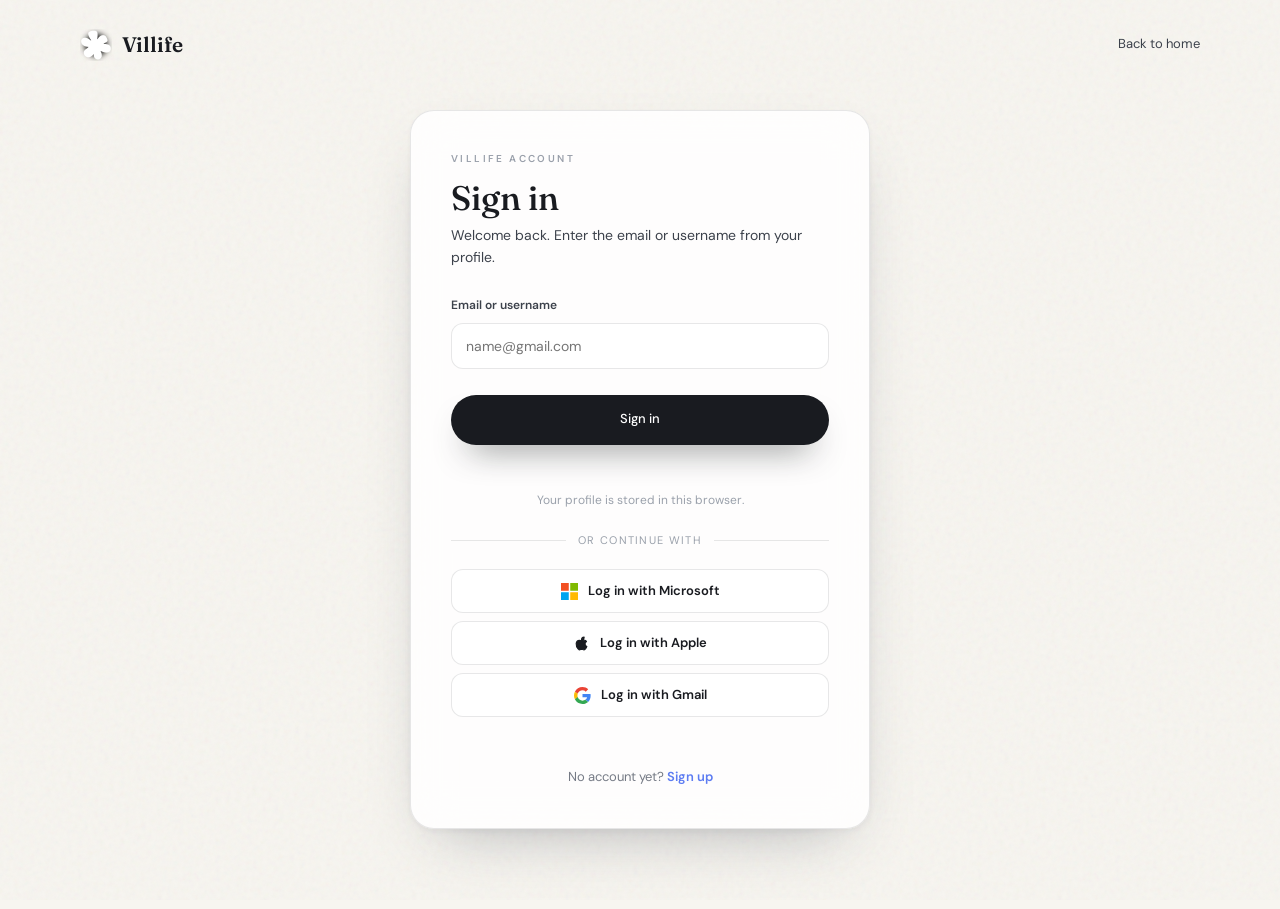
==== commit 78ada541: "Add social login buttons to signup and signin" ====
--- a/signin/index.html
+++ b/signin/index.html
@@ -44,6 +44,12 @@
     .signup-done span { color: var(--ink-soft); font-size: 14px; }
     .signup-form.is-hidden { display: none; }
     .signup-done.is-visible { display: block; }
+    .signup-social { display: grid; gap: 8px; margin-top: 20px; }
+    .signup-separator { display: flex; align-items: center; gap: 12px; margin: 22px 0 16px; color: var(--faint); font-size: 11px; letter-spacing: .12em; text-transform: uppercase; }
+    .signup-separator::before, .signup-separator::after { height: 1px; flex: 1; content: ""; background: var(--line); }
+    .signup-social-button { display: flex; width: 100%; min-height: 44px; align-items: center; justify-content: center; gap: 10px; border: 1px solid var(--line); border-radius: 12px; background: rgba(255, 255, 255, .7); color: var(--ink); font-size: 13px; font-weight: 600; cursor: pointer; transition: border-color .25s ease, background .25s ease, transform .25s ease; }
+    .signup-social-button:hover { border-color: var(--accent-soft); background: #fff; transform: translateY(-2px); }
+    .signup-social-button svg { width: 17px; height: 17px; flex: 0 0 17px; }
   </style>
 </head>
 <body>
@@ -66,6 +72,22 @@
           <p class="signup-error" id="signin-error"></p>
           <p class="signup-note">Your profile is stored in this browser.</p>
         </form>
+        <div class="signup-separator">or continue with</div>
+        <div class="signup-social">
+          <button class="signup-social-button" type="button" data-label="Microsoft">
+            <svg viewBox="0 0 23 23" aria-hidden="true"><path fill="#f25022" d="M0 0h10.5v10.5H0z"/><path fill="#7fba00" d="M12.5 0H23v10.5H12.5z"/><path fill="#00a4ef" d="M0 12.5h10.5V23H0z"/><path fill="#ffb900" d="M12.5 12.5H23V23H12.5z"/></svg>
+            Log in with Microsoft
+          </button>
+          <button class="signup-social-button" type="button" data-label="Apple">
+            <svg viewBox="0 0 24 24" aria-hidden="true"><path fill="currentColor" d="M17.05 20.28c-.98.95-2.05.8-3.08.35-1.09-.46-2.09-.48-3.24 0-1.44.62-2.2.44-3.06-.35C2.79 15.25 3.51 7.59 9.05 7.31c1.35.07 2.29.74 3.08.8 1.18-.24 2.31-.93 3.57-.84 1.51.12 2.65.72 3.4 1.8-3.12 1.87-2.38 5.98.48 7.13-.57 1.5-1.31 2.99-2.54 4.09zM12.03 7.25c-.15-2.23 1.66-4.07 3.74-4.25.29 2.58-2.34 4.5-3.74 4.25z"/></svg>
+            Log in with Apple
+          </button>
+          <button class="signup-social-button" type="button" data-label="Gmail">
+            <svg viewBox="0 0 48 48" aria-hidden="true"><path fill="#EA4335" d="M24 9.5c3.54 0 6.71 1.22 9.21 3.6l6.85-6.85C35.9 2.38 30.47 0 24 0 14.62 0 6.51 5.38 2.56 13.22l7.98 6.19C12.43 13.72 17.74 9.5 24 9.5z"/><path fill="#4285F4" d="M46.98 24.55c0-1.57-.15-3.09-.38-4.55H24v9.02h12.94c-.58 2.96-2.26 5.48-4.78 7.18l7.73 6c4.51-4.18 7.09-10.36 7.09-17.65z"/><path fill="#FBBC05" d="M10.53 28.59c-.48-1.45-.76-2.99-.76-4.59s.27-3.14.76-4.59l-7.98-6.19C.92 16.46 0 20.12 0 24c0 3.88.92 7.54 2.56 10.78l7.97-6.19z"/><path fill="#34A853" d="M24 48c6.48 0 11.93-2.13 15.89-5.81l-7.73-6c-2.15 1.45-4.92 2.3-8.16 2.3-6.26 0-11.57-4.22-13.47-9.91l-7.98 6.19C6.51 42.62 14.62 48 24 48z"/></svg>
+            Log in with Gmail
+          </button>
+        </div>
+        <p class="signup-error" id="social-status"></p>
         <div class="signup-done" id="signin-done">
           <div class="signup-eyebrow">Villife account</div>
           <strong>Welcome back</strong>
@@ -99,6 +121,12 @@
       done.classList.add("is-visible");
       document.getElementById("signin-done-text").textContent = profile.name + " · " + profile.email;
     });
+    document.querySelectorAll(".signup-social-button").forEach(button => {
+      button.addEventListener("click", () => {
+        document.getElementById("social-status").textContent = button.dataset.label + " sign-in needs OAuth keys — use the form above for now";
+        document.getElementById("signin-login").focus();
+      });
+    });
   </script>
 </body>
 </html>
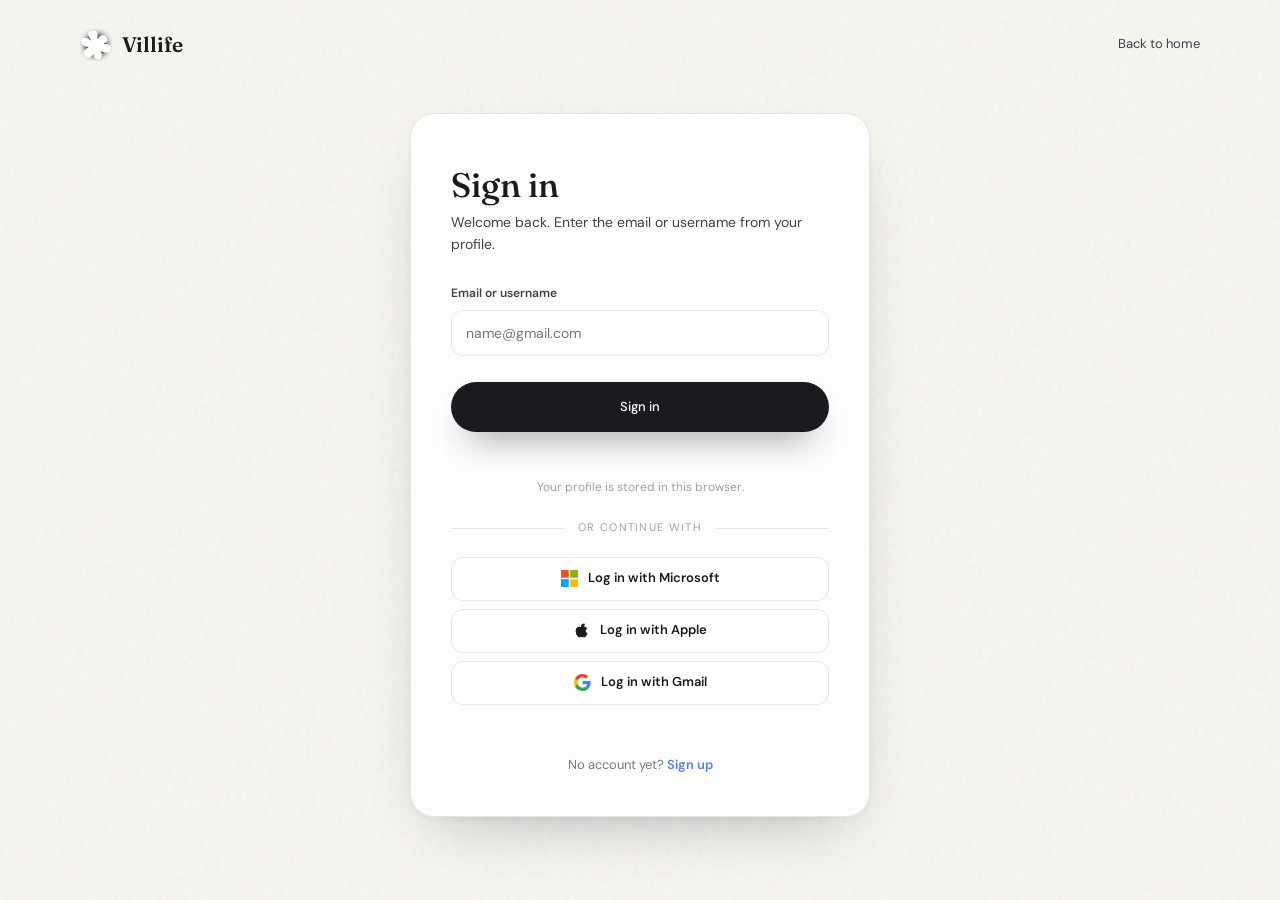
==== commit f5204d64: "Remove Villife account eyebrow from auth pages" ====
--- a/signin/index.html
+++ b/signin/index.html
@@ -44,6 +44,11 @@
     .signup-done span { color: var(--ink-soft); font-size: 14px; }
     .signup-form.is-hidden { display: none; }
     .signup-done.is-visible { display: block; }
+    .signup-auth.is-hidden { display: none; }
+    .signup-avatar { display: grid; width: 76px; height: 76px; margin: 18px auto 14px; place-items: center; overflow: hidden; border-radius: 50%; background: var(--accent); color: #fff; font-family: var(--display); font-size: 28px; font-weight: 600; letter-spacing: -.02em; }
+    .signup-avatar img { width: 100%; height: 100%; object-fit: cover; }
+    .signup-done span { display: block; margin-top: 4px; }
+    .signup-done .signup-submit { max-width: 200px; margin: 22px auto 0; }
     .signup-social { display: grid; gap: 8px; margin-top: 20px; }
     .signup-separator { display: flex; align-items: center; gap: 12px; margin: 22px 0 16px; color: var(--faint); font-size: 11px; letter-spacing: .12em; text-transform: uppercase; }
     .signup-separator::before, .signup-separator::after { height: 1px; flex: 1; content: ""; background: var(--line); }
@@ -60,47 +65,75 @@
     </header>
     <main class="signup-main">
       <div class="signup-card">
-        <div class="signup-eyebrow">Villife account</div>
         <h1 class="signup-title">Sign in</h1>
         <p class="signup-subtitle">Welcome back. Enter the email or username from your profile.</p>
-        <form class="signup-form" id="signin-form">
-          <label class="signup-field">
-            <span>Email or username</span>
-            <input id="signin-login" type="text" autocomplete="username" placeholder="name@gmail.com" required>
-          </label>
-          <button class="button button-primary signup-submit" type="submit">Sign in</button>
-          <p class="signup-error" id="signin-error"></p>
-          <p class="signup-note">Your profile is stored in this browser.</p>
-        </form>
-        <div class="signup-separator">or continue with</div>
-        <div class="signup-social">
-          <button class="signup-social-button" type="button" data-label="Microsoft">
-            <svg viewBox="0 0 23 23" aria-hidden="true"><path fill="#f25022" d="M0 0h10.5v10.5H0z"/><path fill="#7fba00" d="M12.5 0H23v10.5H12.5z"/><path fill="#00a4ef" d="M0 12.5h10.5V23H0z"/><path fill="#ffb900" d="M12.5 12.5H23V23H12.5z"/></svg>
-            Log in with Microsoft
-          </button>
-          <button class="signup-social-button" type="button" data-label="Apple">
-            <svg viewBox="0 0 24 24" aria-hidden="true"><path fill="currentColor" d="M17.05 20.28c-.98.95-2.05.8-3.08.35-1.09-.46-2.09-.48-3.24 0-1.44.62-2.2.44-3.06-.35C2.79 15.25 3.51 7.59 9.05 7.31c1.35.07 2.29.74 3.08.8 1.18-.24 2.31-.93 3.57-.84 1.51.12 2.65.72 3.4 1.8-3.12 1.87-2.38 5.98.48 7.13-.57 1.5-1.31 2.99-2.54 4.09zM12.03 7.25c-.15-2.23 1.66-4.07 3.74-4.25.29 2.58-2.34 4.5-3.74 4.25z"/></svg>
-            Log in with Apple
-          </button>
-          <button class="signup-social-button" type="button" data-label="Gmail">
-            <svg viewBox="0 0 48 48" aria-hidden="true"><path fill="#EA4335" d="M24 9.5c3.54 0 6.71 1.22 9.21 3.6l6.85-6.85C35.9 2.38 30.47 0 24 0 14.62 0 6.51 5.38 2.56 13.22l7.98 6.19C12.43 13.72 17.74 9.5 24 9.5z"/><path fill="#4285F4" d="M46.98 24.55c0-1.57-.15-3.09-.38-4.55H24v9.02h12.94c-.58 2.96-2.26 5.48-4.78 7.18l7.73 6c4.51-4.18 7.09-10.36 7.09-17.65z"/><path fill="#FBBC05" d="M10.53 28.59c-.48-1.45-.76-2.99-.76-4.59s.27-3.14.76-4.59l-7.98-6.19C.92 16.46 0 20.12 0 24c0 3.88.92 7.54 2.56 10.78l7.97-6.19z"/><path fill="#34A853" d="M24 48c6.48 0 11.93-2.13 15.89-5.81l-7.73-6c-2.15 1.45-4.92 2.3-8.16 2.3-6.26 0-11.57-4.22-13.47-9.91l-7.98 6.19C6.51 42.62 14.62 48 24 48z"/></svg>
-            Log in with Gmail
-          </button>
+        <div class="signup-auth" id="signin-auth">
+          <form class="signup-form" id="signin-form">
+            <label class="signup-field">
+              <span>Email or username</span>
+              <input id="signin-login" type="text" autocomplete="username" placeholder="name@gmail.com" required>
+            </label>
+            <button class="button button-primary signup-submit" type="submit">Sign in</button>
+            <p class="signup-error" id="signin-error"></p>
+            <p class="signup-note">Your profile is stored in this browser.</p>
+          </form>
+          <div class="signup-separator">or continue with</div>
+          <div class="signup-social">
+            <button class="signup-social-button" type="button" data-provider="microsoft" data-label="Microsoft">
+              <svg viewBox="0 0 23 23" aria-hidden="true"><path fill="#f25022" d="M0 0h10.5v10.5H0z"/><path fill="#7fba00" d="M12.5 0H23v10.5H12.5z"/><path fill="#00a4ef" d="M0 12.5h10.5V23H0z"/><path fill="#ffb900" d="M12.5 12.5H23V23H12.5z"/></svg>
+              Log in with Microsoft
+            </button>
+            <button class="signup-social-button" type="button" data-label="Apple">
+              <svg viewBox="0 0 24 24" aria-hidden="true"><path fill="currentColor" d="M17.05 20.28c-.98.95-2.05.8-3.08.35-1.09-.46-2.09-.48-3.24 0-1.44.62-2.2.44-3.06-.35C2.79 15.25 3.51 7.59 9.05 7.31c1.35.07 2.29.74 3.08.8 1.18-.24 2.31-.93 3.57-.84 1.51.12 2.65.72 3.4 1.8-3.12 1.87-2.38 5.98.48 7.13-.57 1.5-1.31 2.99-2.54 4.09zM12.03 7.25c-.15-2.23 1.66-4.07 3.74-4.25.29 2.58-2.34 4.5-3.74 4.25z"/></svg>
+              Log in with Apple
+            </button>
+            <button class="signup-social-button" type="button" data-label="Gmail">
+              <svg viewBox="0 0 48 48" aria-hidden="true"><path fill="#EA4335" d="M24 9.5c3.54 0 6.71 1.22 9.21 3.6l6.85-6.85C35.9 2.38 30.47 0 24 0 14.62 0 6.51 5.38 2.56 13.22l7.98 6.19C12.43 13.72 17.74 9.5 24 9.5z"/><path fill="#4285F4" d="M46.98 24.55c0-1.57-.15-3.09-.38-4.55H24v9.02h12.94c-.58 2.96-2.26 5.48-4.78 7.18l7.73 6c4.51-4.18 7.09-10.36 7.09-17.65z"/><path fill="#FBBC05" d="M10.53 28.59c-.48-1.45-.76-2.99-.76-4.59s.27-3.14.76-4.59l-7.98-6.19C.92 16.46 0 20.12 0 24c0 3.88.92 7.54 2.56 10.78l7.97-6.19z"/><path fill="#34A853" d="M24 48c6.48 0 11.93-2.13 15.89-5.81l-7.73-6c-2.15 1.45-4.92 2.3-8.16 2.3-6.26 0-11.57-4.22-13.47-9.91l-7.98 6.19C6.51 42.62 14.62 48 24 48z"/></svg>
+              Log in with Gmail
+            </button>
+          </div>
+          <p class="signup-error" id="social-status"></p>
         </div>
-        <p class="signup-error" id="social-status"></p>
         <div class="signup-done" id="signin-done">
-          <div class="signup-eyebrow">Villife account</div>
-          <strong>Welcome back</strong>
+            <div class="signup-avatar" id="signin-avatar"></div>
+          <strong id="signin-name"></strong>
           <span id="signin-done-text"></span>
+          <button class="button button-quiet signup-submit" id="signout" type="button">Sign out</button>
         </div>
         <p class="signup-foot">No account yet? <a href="/signup/">Sign up</a></p>
       </div>
     </main>
   </div>
+  <script src="/auth.js"></script>
   <script>
     const form = document.getElementById("signin-form");
     const error = document.getElementById("signin-error");
     const done = document.getElementById("signin-done");
+    const auth = document.getElementById("signin-auth");
+
+    function villifeInitials(name) {
+      const parts = String(name || "").trim().split(/\s+/).filter(Boolean);
+      if (!parts.length) return "?";
+      return (parts.length > 1 ? parts[0][0] + parts[1][0] : parts[0].slice(0, 2)).toLocaleUpperCase();
+    }
+
+    function villifeShowProfile(profile) {
+      auth.classList.add("is-hidden");
+      done.classList.add("is-visible");
+      const avatar = document.getElementById("signin-avatar");
+      if (profile.photo) {
+        avatar.textContent = "";
+        const picture = document.createElement("img");
+        picture.src = profile.photo;
+        picture.alt = "";
+        avatar.appendChild(picture);
+      } else {
+        avatar.textContent = villifeInitials(profile.name || profile.username);
+      }
+      document.getElementById("signin-name").textContent = profile.name || profile.username;
+      document.getElementById("signin-done-text").textContent = profile.email || "";
+    }
+
     form.addEventListener("submit", event => {
       event.preventDefault();
       const login = document.getElementById("signin-login").value.trim().toLocaleLowerCase();
@@ -117,16 +150,45 @@
         return;
       }
       error.textContent = "";
-      form.classList.add("is-hidden");
-      done.classList.add("is-visible");
-      document.getElementById("signin-done-text").textContent = profile.name + " · " + profile.email;
+      villifeShowProfile(profile);
     });
+
+    document.getElementById("signout").addEventListener("click", () => {
+      localStorage.removeItem("villife_signup");
+      location.href = "/signin/";
+    });
+
     document.querySelectorAll(".signup-social-button").forEach(button => {
       button.addEventListener("click", () => {
+        if (button.dataset.provider === "microsoft") {
+          villifeMicrosoftSignIn();
+          return;
+        }
         document.getElementById("social-status").textContent = button.dataset.label + " sign-in needs OAuth keys — use the form above for now";
         document.getElementById("signin-login").focus();
       });
     });
+
+    villifeMicrosoftCallback().then(result => {
+      if (result && result.name) {
+        villifeShowProfile(result);
+      } else if (result && result.error) {
+        const message = result.error === "state_mismatch"
+          ? "Sign-in session expired. Please try again."
+          : "Microsoft sign-in failed: " + result.error;
+        document.getElementById("social-status").textContent = message;
+      } else {
+        const raw = localStorage.getItem("villife_signup");
+        if (raw) {
+          try {
+            const profile = JSON.parse(raw);
+            if (profile && profile.name) villifeShowProfile(profile);
+          } catch (e) {
+            localStorage.removeItem("villife_signup");
+          }
+        }
+      }
+    });
   </script>
 </body>
 </html>
--- a/villife.css
+++ b/villife.css
@@ -401,3 +401,9 @@
 .icon-platform-img { width: 16px; height: 16px; flex: none; object-fit: contain; }
 .platform-button .icon-platform-img { width: 15px; height: 15px; }
 .icon-invert { filter: invert(1); }
+.header-profile { display: inline-flex; align-items: center; gap: 9px; color: var(--ink); font-size: 13px; font-weight: 600; transition: opacity .3s ease; }
+.header-profile:hover { color: var(--accent); }
+.header-profile[hidden] { display: none; }
+.header-avatar { display: grid; width: 30px; height: 30px; place-items: center; overflow: hidden; border-radius: 50%; background: var(--accent); color: #fff; font-size: 11px; font-weight: 700; }
+.header-avatar img { width: 100%; height: 100%; object-fit: cover; }
+.header-link[hidden] { display: none; }
